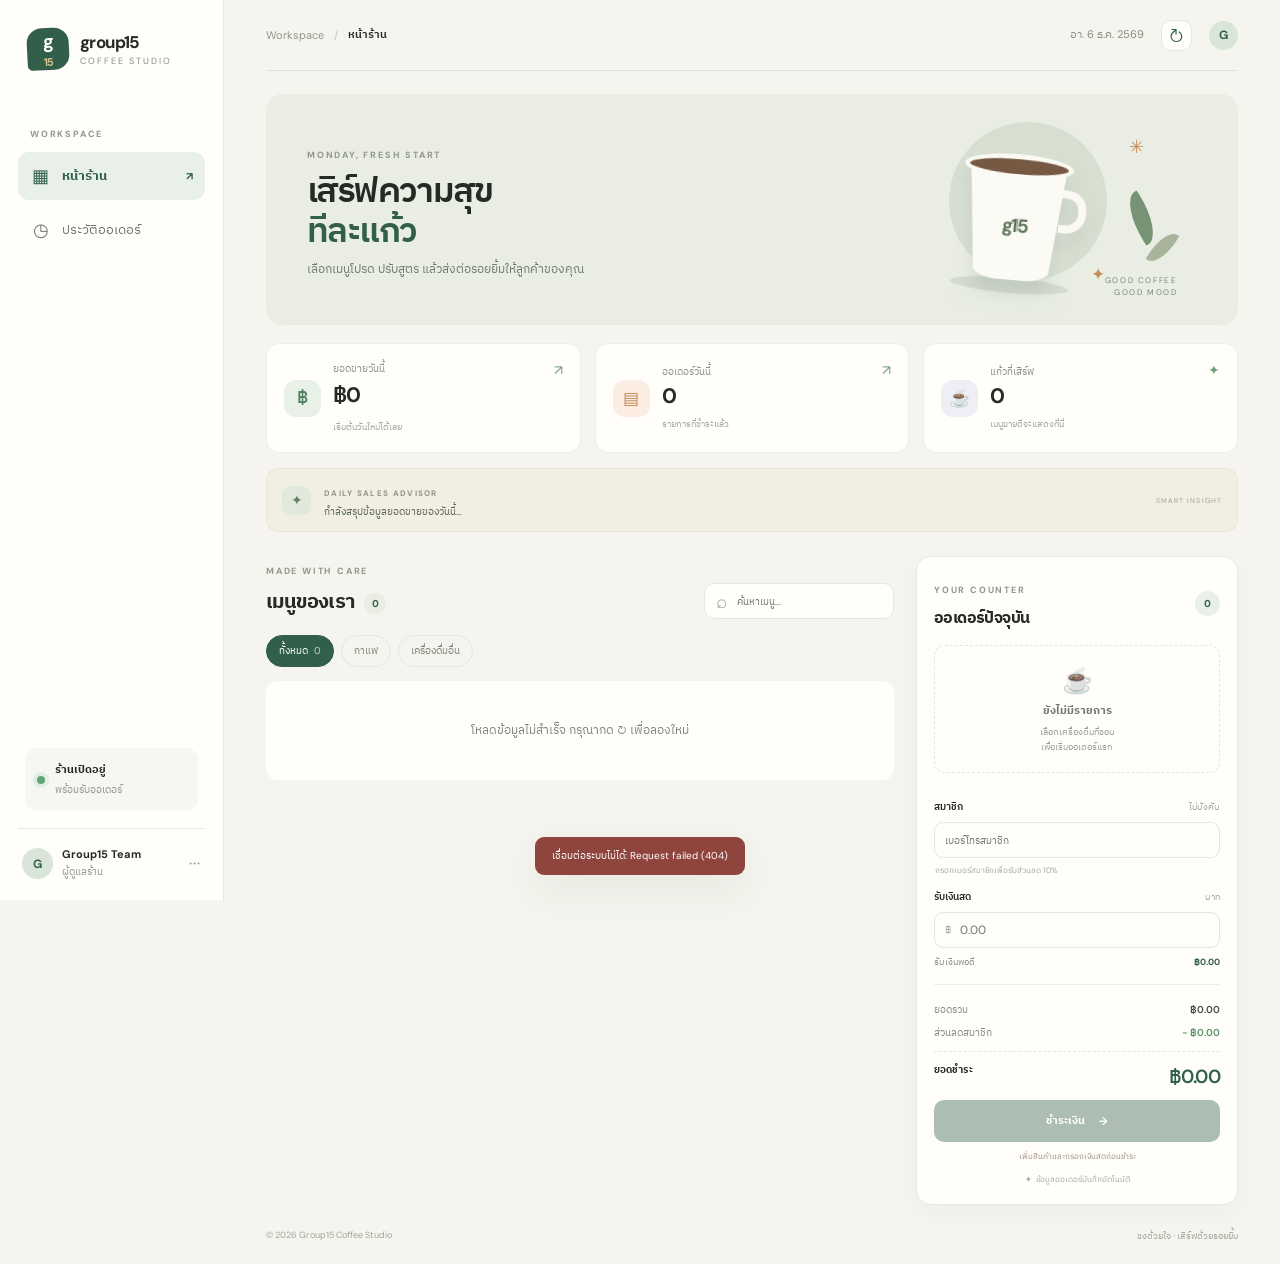
==== web/index.html @ 6ead4ee3 "Add SQLite-backed web POS" ====
<!doctype html>
<html lang="th">
<head>
  <meta charset="utf-8">
  <meta name="viewport" content="width=device-width, initial-scale=1">
  <meta name="theme-color" content="#f6f4ee">
  <title>Group15 Coffee — POS</title>
  <link rel="preconnect" href="https://fonts.googleapis.com">
  <link rel="preconnect" href="https://fonts.gstatic.com" crossorigin>
  <link href="https://fonts.googleapis.com/css2?family=DM+Sans:wght@400;500;600;700&family=IBM+Plex+Sans+Thai:wght@400;500;600;700&display=swap" rel="stylesheet">
  <link rel="stylesheet" href="assets/styles.css">
</head>
<body>
  <div class="app-shell">
    <aside class="sidebar">
      <a class="brand" href="#home" aria-label="Group15 Coffee home">
        <span class="brand-mark">g<span>15</span></span>
        <span class="brand-copy"><strong>group15</strong><small>COFFEE STUDIO</small></span>
      </a>
      <div class="side-label">WORKSPACE</div>
      <nav class="nav-list" aria-label="เมนูหลัก">
        <button class="nav-item active" data-view="shop"><span class="nav-icon">▦</span> หน้าร้าน <span class="nav-arrow">↗</span></button>
        <button class="nav-item" data-view="orders"><span class="nav-icon">◷</span> ประวัติออเดอร์</button>
      </nav>
      <div class="sidebar-bottom">
        <div class="open-status"><span class="status-dot"></span><span><strong>ร้านเปิดอยู่</strong><small>พร้อมรับออเดอร์</small></span></div>
        <div class="profile"><div class="avatar">G</div><span><strong>Group15 Team</strong><small>ผู้ดูแลร้าน</small></span><span class="more">···</span></div>
      </div>
    </aside>

    <main class="main-content">
      <header class="topbar">
        <div class="breadcrumb"><span>Workspace</span><span class="crumb-slash">/</span><strong id="crumb-title">หน้าร้าน</strong></div>
        <div class="topbar-right"><span class="today-label" id="today-label"></span><button class="icon-button" id="refresh-button" title="โหลดข้อมูลใหม่" aria-label="โหลดข้อมูลใหม่">↻</button><div class="top-avatar">G</div></div>
      </header>

      <section id="shop-view" class="view active-view">
        <div class="welcome-row">
          <div><p class="eyebrow">MONDAY, FRESH START</p><h1>เสิร์ฟความสุข<br><span>ทีละแก้ว</span></h1><p class="welcome-copy">เลือกเมนูโปรด ปรับสูตร แล้วส่งต่อรอยยิ้มให้ลูกค้าของคุณ</p></div>
          <div class="hero-art" aria-hidden="true"><div class="sun"></div><div class="coffee-cup"><div class="cup-top"></div><div class="cup-body"><span>g15</span></div><div class="cup-handle"></div><div class="cup-shadow"></div></div><div class="art-leaf leaf-one"></div><div class="art-leaf leaf-two"></div><span class="spark spark-one">✳</span><span class="spark spark-two">✦</span><span class="hero-note">GOOD COFFEE<br>GOOD MOOD</span></div>
        </div>

        <div class="stats-grid">
          <article class="stat-card"><div class="stat-icon mint">฿</div><div><span class="stat-label">ยอดขายวันนี้</span><strong id="stat-revenue">฿0</strong><small id="stat-revenue-note">เริ่มต้นวันใหม่ได้เลย</small></div><span class="stat-trend">↗</span></article>
          <article class="stat-card"><div class="stat-icon peach">▤</div><div><span class="stat-label">ออเดอร์วันนี้</span><strong id="stat-orders">0</strong><small>รายการที่ชำระแล้ว</small></div><span class="stat-trend">↗</span></article>
          <article class="stat-card"><div class="stat-icon lilac">☕</div><div><span class="stat-label">แก้วที่เสิร์ฟ</span><strong id="stat-cups">0</strong><small id="stat-top">เมนูขายดีจะแสดงที่นี่</small></div><span class="stat-trend">✦</span></article>
        </div>
        <div class="advice-banner"><span class="advice-spark">✦</span><div><small>DAILY SALES ADVISOR</small><p id="sales-advice">กำลังสรุปข้อมูลยอดขายของวันนี้…</p></div><span class="advice-label">SMART INSIGHT</span></div>

        <div class="content-grid">
          <section class="menu-section">
            <div class="section-heading"><div><p class="eyebrow">MADE WITH CARE</p><h2>เมนูของเรา <span id="menu-count" class="count-pill">0</span></h2></div><label class="search-box"><span>⌕</span><input id="menu-search" type="search" placeholder="ค้นหาเมนู..." aria-label="ค้นหาเมนู"></label></div>
            <div class="category-row"><button class="category-chip selected" data-category="all">ทั้งหมด <span id="all-count">0</span></button><button class="category-chip" data-category="coffee">กาแฟ</button><button class="category-chip" data-category="other">เครื่องดื่มอื่น</button></div>
            <div class="menu-grid" id="menu-grid"><div class="loading-card">กำลังโหลดเมนู...</div></div>
          </section>

          <aside class="order-panel">
            <div class="order-panel-head"><div><p class="eyebrow">YOUR COUNTER</p><h2>ออเดอร์ปัจจุบัน</h2></div><span class="order-badge" id="cart-count">0</span></div>
            <div class="order-empty" id="cart-empty"><div class="empty-cup">☕</div><strong>ยังไม่มีรายการ</strong><span>เลือกเครื่องดื่มที่ชอบ<br>เพื่อเริ่มออเดอร์แรก</span></div>
            <div class="cart-list" id="cart-list"></div>
            <div class="checkout-fields" id="checkout-fields">
              <label class="field-label" for="member-phone">สมาชิก <span>ไม่บังคับ</span></label>
              <input id="member-phone" class="text-input" type="tel" inputmode="numeric" maxlength="10" placeholder="เบอร์โทรสมาชิก">
              <div class="member-hint" id="member-hint">กรอกเบอร์สมาชิกเพื่อรับส่วนลด 10%</div>
              <label class="field-label cash-label" for="cash-input">รับเงินสด <span>บาท</span></label>
              <div class="cash-input-wrap"><span>฿</span><input id="cash-input" type="number" min="0" step="0.01" placeholder="0.00"></div>
              <button class="exact-cash" id="exact-cash">รับเงินพอดี <span id="exact-amount">฿0.00</span></button>
            </div>
            <div class="totals" id="totals">
              <div><span>ยอดรวม</span><strong id="subtotal">฿0.00</strong></div>
              <div class="discount-row"><span>ส่วนลดสมาชิก</span><strong id="discount">− ฿0.00</strong></div>
              <div class="grand-total"><span>ยอดชำระ</span><strong id="total">฿0.00</strong></div>
            </div>
            <button class="checkout-button" id="checkout-button" disabled>ชำระเงิน <span>→</span></button>
            <p class="checkout-hint" id="checkout-hint">เพิ่มสินค้าและกรอกเงินสดก่อนชำระ</p>
            <p class="secure-note">✦ &nbsp;ข้อมูลออเดอร์บันทึกอัตโนมัติ</p>
          </aside>
        </div>
        <footer class="page-footer"><span>© 2026 Group15 Coffee Studio</span><span>ชงด้วยใจ · เสิร์ฟด้วยรอยยิ้ม</span></footer>
      </section>

      <section id="orders-view" class="view">
        <div class="orders-title"><div><p class="eyebrow">YOUR DAILY BUSINESS</p><h1>ประวัติออเดอร์</h1><p>ทุกแก้วที่เสิร์ฟ คือช่วงเวลาดี ๆ ที่เราได้แบ่งปัน</p></div><button class="secondary-button" id="orders-refresh">↻ &nbsp;โหลดข้อมูลใหม่</button></div>
        <div class="orders-summary" id="orders-summary"></div>
        <div class="table-card"><div class="table-title"><div><h2>รายการล่าสุด</h2><p>ออเดอร์ที่บันทึกไว้ในระบบ</p></div><span class="live-tag"><i></i> LIVE DATA</span></div><div class="table-scroll"><table><thead><tr><th>เลขที่</th><th>วันและเวลา</th><th>ลูกค้า</th><th>รายการ</th><th>ยอดชำระ</th><th>เงินทอน</th></tr></thead><tbody id="orders-body"></tbody></table></div><div class="table-empty hidden" id="orders-empty">ยังไม่มีออเดอร์ที่บันทึกไว้</div></div>
      </section>
    </main>
  </div>

  <dialog id="customize-dialog" class="customize-dialog"><form method="dialog" id="customize-form"><button type="button" class="dialog-close" id="dialog-close" aria-label="ปิด">×</button><p class="eyebrow">MAKE IT YOURS</p><div class="dialog-title-row"><span class="dialog-drink-icon" id="dialog-icon">☕</span><div><h2 id="dialog-drink-name">Drink</h2><span id="dialog-drink-price" class="dialog-base-price"></span></div></div><input type="hidden" id="dialog-drink-id"><label class="field-label">ขนาดแก้ว</label><div class="option-row" id="size-options"></div><label class="field-label">ประเภทนม</label><div class="option-row milk-options" id="milk-options"></div><label class="field-label">ระดับความหวาน</label><div class="option-row sweetness-options" id="sweetness-options"></div><label class="field-label" for="dialog-qty">จำนวนแก้ว</label><div class="qty-control"><button type="button" id="qty-minus">−</button><input id="dialog-qty" type="number" min="1" max="99" value="1"><button type="button" id="qty-plus">+</button></div><button class="add-to-cart-button" id="add-to-cart" type="submit">เพิ่มลงออเดอร์ <span id="dialog-total">฿0.00</span></button></form></dialog>
  <dialog id="receipt-dialog" class="receipt-dialog"><div class="receipt-content"><button class="dialog-close" id="receipt-close" aria-label="ปิด">×</button><div class="receipt-check">✓</div><p class="eyebrow">ORDER COMPLETE</p><h2>ขอบคุณที่อุดหนุนค่ะ</h2><p class="receipt-sub" id="receipt-order-no"></p><div class="receipt-lines" id="receipt-lines"></div><div class="receipt-money"><span>ยอดชำระ</span><strong id="receipt-paid"></strong><span>รับเงิน</span><strong id="receipt-cash"></strong><span>เงินทอน</span><strong id="receipt-change"></strong></div><button class="checkout-button receipt-done" id="receipt-done">เรียบร้อย <span>✓</span></button></div></dialog>
  <div id="toast" class="toast" role="status"></div>
  <script src="assets/app.js" defer></script>
</body>
</html>
---- web/assets/styles.css ----
:root{--paper:#f6f4ee;--white:#fffefa;--ink:#252b24;--muted:#81857d;--line:#e8e7df;--green:#315f49;--green-dark:#234633;--green-soft:#e9f0e8;--orange:#d89159;--shadow:0 15px 42px rgba(45,54,43,.07);font-family:'DM Sans','IBM Plex Sans Thai',sans-serif;color:var(--ink);background:var(--paper);font-synthesis:none}*{box-sizing:border-box}body{margin:0;min-width:320px;background:var(--paper)}button,input{font:inherit}button{cursor:pointer}.app-shell{min-height:100vh}.sidebar{width:224px;position:fixed;inset:0 auto 0 0;background:#fffefa;border-right:1px solid var(--line);padding:28px 18px 20px;display:flex;flex-direction:column;z-index:4}.brand{display:flex;align-items:center;gap:11px;color:inherit;text-decoration:none;padding:0 9px;margin-bottom:58px}.brand-mark{width:42px;height:42px;border-radius:15px 15px 15px 5px;background:var(--green);color:#fff;display:grid;place-items:center;font-size:19px;font-weight:700;letter-spacing:-2px;transform:rotate(-3deg)}.brand-mark span{font-size:11px;letter-spacing:-1px;color:#d4c58d}.brand-copy{display:grid;gap:2px}.brand-copy strong{font-size:17px;letter-spacing:-.6px}.brand-copy small{font-size:9px;letter-spacing:2px;color:#898d82}.side-label,.eyebrow{font-size:9px;letter-spacing:1.8px;font-weight:700;color:#92968c}.side-label{padding:0 12px;margin-bottom:12px}.nav-list{display:grid;gap:6px}.nav-item{border:0;background:transparent;border-radius:11px;padding:12px 12px;text-align:left;color:#70766c;display:flex;align-items:center;gap:11px;font-size:13px}.nav-item:hover{background:#f7f7f2;color:var(--ink)}.nav-item.active{background:var(--green-soft);color:var(--green);font-weight:700}.nav-icon{width:21px;font-size:18px;text-align:center}.nav-arrow{margin-left:auto;font-size:11px}.sidebar-bottom{margin-top:auto}.open-status{margin:0 7px 17px;padding:13px 12px;background:#f6f7f1;border-radius:12px;display:flex;align-items:center;gap:10px}.status-dot,.live-tag i{width:8px;height:8px;display:inline-block;border-radius:50%;background:#60a578;box-shadow:0 0 0 4px rgba(96,165,120,.12)}.open-status strong,.profile strong{display:block;font-size:11px}.open-status small,.profile small{display:block;color:#91958c;font-size:10px;margin-top:3px}.profile{border-top:1px solid var(--line);padding:18px 4px 0;display:flex;align-items:center;gap:9px}.avatar,.top-avatar{width:31px;height:31px;border-radius:50%;display:grid;place-items:center;background:#d9e5d8;color:var(--green);font-weight:700;font-size:12px}.more{margin-left:auto;color:#8e938a;letter-spacing:1px}.main-content{margin-left:224px;padding:0 42px 20px;max-width:1700px}.topbar{height:71px;border-bottom:1px solid rgba(224,224,215,.85);display:flex;align-items:center;justify-content:space-between}.breadcrumb{font-size:11px;color:#91958c;display:flex;gap:10px;align-items:center}.breadcrumb strong{color:var(--ink);font-weight:600}.crumb-slash{color:#c1c3bb}.topbar-right{display:flex;align-items:center;gap:17px}.today-label{font-size:11px;color:#878b82}.icon-button{border:1px solid var(--line);width:31px;height:31px;border-radius:10px;background:var(--white);color:var(--green);font-size:18px}.top-avatar{width:29px;height:29px}.view{display:none}.active-view{display:block}.welcome-row{height:231px;margin:23px 0 18px;padding:31px 41px;border-radius:17px;background:#e9ede4;position:relative;overflow:hidden;display:flex;align-items:center}.welcome-row h1{font-size:35px;letter-spacing:-1.6px;line-height:1.12;margin:10px 0 10px;font-weight:600}.welcome-row h1 span{color:var(--green)}.welcome-copy{font-size:12px;color:#727970;margin:0}.hero-art{position:absolute;right:5%;top:0;width:360px;height:100%;overflow:hidden}.sun{position:absolute;right:82px;top:28px;width:158px;height:158px;border-radius:50%;background:#d7dfd1}.coffee-cup{position:absolute;right:120px;top:60px;width:109px;height:142px;filter:drop-shadow(0 14px 8px rgba(49,71,54,.1));transform:rotate(5deg)}.cup-top{position:absolute;z-index:2;top:0;left:0;width:109px;height:25px;border:5px solid #faf9f3;border-radius:50%;background:#765943}.cup-body{position:absolute;top:10px;left:6px;width:97px;height:116px;background:#fbfaf4;border-radius:5px 5px 32px 32px;display:grid;place-items:center;border-top:7px solid #ede9dc;clip-path:polygon(0 0,100% 0,88% 100%,12% 100%)}.cup-body span{color:#5d745b;font-weight:700;font-size:19px;letter-spacing:-2px}.cup-handle{position:absolute;right:-16px;top:32px;width:27px;height:43px;border:8px solid #faf9f3;border-left:0;border-radius:0 20px 20px 0}.cup-shadow{position:absolute;bottom:3px;left:-5px;width:119px;height:15px;border-radius:50%;background:rgba(63,83,64,.12);z-index:-1}.art-leaf{position:absolute;background:#779274;border-radius:90% 0 90% 0;transform:rotate(-32deg)}.leaf-one{height:52px;width:21px;right:37px;top:98px}.leaf-two{height:37px;width:17px;right:18px;top:135px;transform:rotate(31deg);background:#a8b59b}.spark{position:absolute;color:#c68f59}.spark-one{top:41px;right:45px;font-size:18px}.spark-two{top:169px;right:84px;font-size:17px}.hero-note{position:absolute;bottom:27px;right:12px;font-size:8px;line-height:1.5;letter-spacing:1.6px;color:#7e8878;text-align:right}.stats-grid{display:grid;grid-template-columns:repeat(3,minmax(0,1fr));gap:14px;margin-bottom:25px}.stat-card{min-height:93px;background:var(--white);border:1px solid #eeede7;border-radius:13px;padding:17px 17px;display:flex;gap:12px;align-items:center;position:relative}.stat-icon{flex:0 0 37px;height:37px;border-radius:12px;display:grid;place-items:center;font-size:17px;font-weight:600}.mint{background:#e9f0e8;color:#548163}.peach{background:#fbede2;color:#c58a58}.lilac{background:#efedf5;color:#8275a1}.stat-label{display:block;color:#8c9187;font-size:10px}.stat-card strong{display:block;font-size:21px;letter-spacing:-.7px;margin:2px 0 1px}.stat-card small{font-size:9px;color:#a1a49c}.stat-trend{margin-left:auto;align-self:flex-start;color:#71a17c;font-size:14px}.content-grid{display:grid;grid-template-columns:minmax(0,1fr) 322px;gap:22px;align-items:start}.menu-section{min-width:0}.section-heading,.order-panel-head{display:flex;justify-content:space-between;align-items:end}.section-heading{margin:0 0 16px}.section-heading h2,.order-panel h2{font-size:20px;letter-spacing:-.6px;margin:5px 0 0}.count-pill{font-size:10px;vertical-align:middle;background:#e9ede4;color:var(--green);border-radius:20px;padding:4px 8px;margin-left:5px}.search-box{width:190px;height:36px;display:flex;align-items:center;gap:8px;padding:0 11px;border:1px solid var(--line);border-radius:10px;background:var(--white);color:#9ba096}.search-box span{font-size:19px}.search-box input{width:100%;border:0;outline:none;background:transparent;font-size:10px;color:var(--ink)}.category-row{display:flex;gap:7px;margin-bottom:14px}.category-chip{border:1px solid #e7e6df;background:transparent;border-radius:30px;padding:7px 12px;color:#7d8279;font-size:10px}.category-chip.selected{border-color:var(--green);background:var(--green);color:#fff}.category-chip span{opacity:.7;margin-left:3px}.menu-grid{display:grid;grid-template-columns:repeat(3,minmax(0,1fr));gap:12px}.menu-card{padding:11px;background:var(--white);border:1px solid #eeede7;border-radius:13px;transition:transform .2s,box-shadow .2s;min-width:0}.menu-card:hover{transform:translateY(-3px);box-shadow:var(--shadow)}.drink-art{height:119px;border-radius:9px;display:grid;place-items:center;position:relative;overflow:hidden;margin-bottom:11px}.drink-art:before{content:"";position:absolute;width:105px;height:105px;border:1px solid rgba(255,255,255,.55);border-radius:50%;top:-48px;right:-22px}.drink-art:after{content:"";position:absolute;width:70px;height:70px;border:1px solid rgba(255,255,255,.38);border-radius:50%;bottom:-41px;left:-20px}.drink-art span{font-size:43px;filter:drop-shadow(0 6px 3px rgba(57,48,36,.12));z-index:1}.art-espresso{background:linear-gradient(145deg,#e9d5bd,#c8a783)}.art-americano{background:linear-gradient(145deg,#e7d6c2,#bb9873)}.art-latte{background:linear-gradient(145deg,#e8dfcb,#cdbb9c)}.art-cappuccino{background:linear-gradient(145deg,#e8ddc8,#baa88d)}.art-mocha{background:linear-gradient(145deg,#dfcbbb,#a67e67)}.art-matcha{background:linear-gradient(145deg,#dce5cf,#a4b28e)}.drink-tag{position:absolute;top:8px;left:8px;background:rgba(255,255,255,.75);border-radius:20px;padding:4px 7px;font-size:8px;color:#65715e;z-index:2}.drink-name-row{display:flex;justify-content:space-between;align-items:center;gap:5px}.drink-name{font-size:12px;font-weight:700;white-space:nowrap;overflow:hidden;text-overflow:ellipsis}.drink-price{font-size:12px;font-weight:700;color:var(--green);white-space:nowrap}.drink-caption{font-size:9px;color:#9a9d95;margin:4px 0 10px;min-height:13px}.add-button{width:100%;height:31px;border:1px solid #dbe6da;background:#f4f7f1;border-radius:8px;color:var(--green);font-size:10px;font-weight:600;transition:.18s}.add-button:hover{background:var(--green);border-color:var(--green);color:#fff}.loading-card{grid-column:1/-1;padding:40px;text-align:center;background:var(--white);border-radius:12px;color:var(--muted);font-size:12px}.order-panel{background:var(--white);border:1px solid #e9e8e0;border-radius:15px;padding:18px 17px;box-shadow:0 7px 25px rgba(45,54,43,.035);position:sticky;top:15px}.order-panel-head{align-items:center;margin-bottom:13px}.order-panel-head h2{font-size:16px}.order-badge{height:25px;min-width:25px;display:grid;place-items:center;border-radius:50%;background:var(--green-soft);color:var(--green);font-size:10px;font-weight:700}.order-empty{min-height:128px;display:flex;flex-direction:column;align-items:center;justify-content:center;border:1px dashed #e6e6dd;border-radius:11px;color:#9a9e95;gap:5px}.empty-cup{font-size:25px;filter:grayscale(.3)}.order-empty strong{font-size:11px;color:#6f766c}.order-empty span{font-size:9px;text-align:center;line-height:1.6}.cart-list{max-height:220px;overflow:auto}.cart-row{padding:10px 0;border-bottom:1px solid #f0efe9;display:grid;grid-template-columns:1fr auto;gap:3px 8px}.cart-row-title{font-size:10px;font-weight:700}.cart-row-price{font-size:10px;font-weight:700;color:var(--green)}.cart-row-meta{font-size:8px;color:#999e94;grid-column:1/2}.cart-row-controls{grid-column:2;grid-row:2;display:flex;align-items:center;gap:7px}.cart-row-controls button{width:21px;height:21px;background:#f3f5ef;border:0;border-radius:6px;color:var(--green);font-weight:700}.cart-row-controls span{font-size:9px;min-width:9px;text-align:center}.remove-line{font-size:12px!important;color:#ae8172!important;background:transparent!important}.checkout-fields{padding-top:14px}.field-label{display:flex;justify-content:space-between;align-items:center;font-size:10px;font-weight:600;margin:12px 0 7px}.field-label span{font-size:9px;color:#a0a39b;font-weight:400}.text-input,.cash-input-wrap{width:100%;height:36px;border:1px solid #e6e6df;border-radius:9px;background:#fffefa;padding:0 10px;outline:none;font-size:10px;color:var(--ink)}.text-input:focus,.cash-input-wrap:focus-within{border-color:#9cb29b;box-shadow:0 0 0 3px rgba(67,111,79,.08)}.member-hint{font-size:8px;color:#a0a39b;margin:6px 1px}.member-hint.valid{color:#4e8a5d}.cash-label{margin-top:12px}.cash-input-wrap{display:flex;align-items:center;gap:7px;color:#a4a79e}.cash-input-wrap input{width:100%;border:0;outline:0;background:transparent;font-size:12px;color:var(--ink)}input::-webkit-outer-spin-button,input::-webkit-inner-spin-button{-webkit-appearance:none;margin:0}input[type=number]{-moz-appearance:textfield}.exact-cash{background:transparent;border:0;padding:7px 0 0;color:#8b9085;width:100%;display:flex;justify-content:space-between;font-size:9px}.exact-cash span{color:var(--green);font-weight:700}.totals{border-top:1px solid #eeede7;margin-top:14px;padding-top:10px}.totals>div{display:flex;justify-content:space-between;font-size:10px;color:#858a81;margin:7px 0}.totals strong{font-weight:600;color:#454a42}.totals .discount-row strong{color:#589268}.totals .grand-total{border-top:1px dashed #e7e6df;padding-top:10px;margin-top:10px;color:var(--ink);font-weight:700}.totals .grand-total strong{font-size:19px;color:var(--green);letter-spacing:-.5px}.checkout-button{width:100%;height:42px;background:var(--green);border:0;border-radius:10px;color:#fff;font-size:11px;font-weight:700;display:flex;justify-content:center;align-items:center;gap:14px;transition:.2s}.checkout-button:hover:not(:disabled){background:var(--green-dark);transform:translateY(-1px)}.checkout-button:disabled{opacity:.4;cursor:not-allowed}.secure-note{text-align:center;font-size:8px;color:#a2a69e;margin:11px 0 0}.page-footer{display:flex;justify-content:space-between;color:#a1a49c;font-size:9px;padding:24px 0 0}.orders-title{display:flex;justify-content:space-between;align-items:end;padding:47px 0 22px}.orders-title h1{font-size:31px;letter-spacing:-1px;margin:7px 0}.orders-title p:last-child{font-size:11px;color:#858b81;margin:0}.secondary-button{background:var(--white);border:1px solid var(--line);border-radius:9px;padding:10px 13px;color:var(--green);font-size:10px;font-weight:600}.orders-summary{display:grid;grid-template-columns:repeat(3,1fr);gap:14px;margin-bottom:19px}.orders-summary .summary-box{background:var(--white);border:1px solid #eeede7;border-radius:12px;padding:16px}.summary-box span{display:block;font-size:9px;color:#959a90}.summary-box strong{font-size:21px;display:block;margin-top:6px;color:var(--green)}.table-card{background:var(--white);border:1px solid #e9e8e0;border-radius:14px;overflow:hidden}.table-title{display:flex;align-items:center;justify-content:space-between;padding:17px 20px;border-bottom:1px solid #eeede7}.table-title h2{margin:0 0 4px;font-size:14px}.table-title p{margin:0;color:#9a9e96;font-size:9px}.live-tag{font-size:8px;letter-spacing:1px;color:#6b8c6b;display:flex;align-items:center;gap:7px}.live-tag i{width:6px;height:6px;box-shadow:none}.table-scroll{overflow-x:auto}table{width:100%;border-collapse:collapse;text-align:left;min-width:680px}th{padding:11px 15px;background:#fafaf6;color:#989d93;font-size:8px;font-weight:600;letter-spacing:.5px}td{padding:13px 15px;border-top:1px solid #f0efe9;font-size:10px;color:#565d53}td:first-child{font-weight:700;color:var(--green)}td strong{color:#343a32}.table-empty{text-align:center;padding:35px;color:#9a9e95;font-size:11px}.hidden{display:none!important}.customize-dialog,.receipt-dialog{border:0;padding:0;border-radius:17px;box-shadow:0 24px 80px rgba(25,34,25,.22);width:min(430px,calc(100vw - 28px));max-height:calc(100vh - 30px);color:var(--ink)}dialog::backdrop{background:rgba(34,41,34,.42);backdrop-filter:blur(3px)}.customize-dialog form{padding:25px}.dialog-close{position:absolute;right:14px;top:12px;border:0;width:28px;height:28px;border-radius:50%;background:#f2f2ec;color:#7d8379;font-size:19px}.dialog-title-row{display:flex;align-items:center;gap:12px;margin:15px 0 21px}.dialog-drink-icon{width:51px;height:51px;background:#f2e9dc;border-radius:14px;display:grid;place-items:center;font-size:24px}.dialog-title-row h2{font-size:19px;margin:0 0 4px}.dialog-base-price{font-size:10px;color:#8e948b}.option-row{display:flex;gap:7px;margin:0 0 11px}.option-button{flex:1;border:1px solid #e7e8e0;background:#fffefa;border-radius:8px;padding:9px 6px;color:#73796f;font-size:9px}.option-button small{display:block;color:#a0a49a;font-size:8px;margin-top:3px}.option-button.selected{border-color:#719477;background:#f0f5ee;color:var(--green);font-weight:700}.milk-options .option-button{font-size:8px}.sweetness-options .option-button{padding:8px 4px}.qty-control{display:flex;align-items:center;border:1px solid #e4e5de;border-radius:9px;width:130px;height:36px;overflow:hidden}.qty-control button{height:100%;width:38px;border:0;background:#f6f7f2;color:var(--green);font-weight:700}.qty-control input{width:52px;text-align:center;border:0;outline:0;font-size:11px}.add-to-cart-button{margin-top:20px;width:100%;height:43px;background:var(--green);border:0;border-radius:10px;color:white;font-size:11px;font-weight:700;display:flex;align-items:center;justify-content:space-between;padding:0 15px}.add-to-cart-button span{color:#dce8da}.receipt-content{padding:30px 27px;position:relative;text-align:center}.receipt-check{margin:auto auto 12px;width:48px;height:48px;border-radius:50%;background:#e8f1e7;color:#4f8c5d;display:grid;place-items:center;font-size:22px;font-weight:700}.receipt-content h2{font-size:19px;margin:7px 0}.receipt-sub{font-size:10px;color:#959a91;margin:0 0 18px}.receipt-lines{text-align:left;max-height:150px;overflow:auto;border-top:1px dashed #e6e6df;border-bottom:1px dashed #e6e6df;padding:8px 0}.receipt-line{display:flex;justify-content:space-between;gap:12px;font-size:9px;color:#73796f;padding:5px 0}.receipt-money{display:grid;grid-template-columns:1fr 1fr;gap:9px;text-align:left;padding:15px 0;font-size:10px;color:#858b80}.receipt-money strong{text-align:right;color:#30382f}.receipt-money strong:first-of-type{color:var(--green);font-size:14px}.receipt-done{margin-top:4px}.toast{position:fixed;bottom:25px;left:50%;transform:translate(-50%,20px);padding:11px 17px;border-radius:9px;background:#293d2d;color:#fff;font-size:10px;opacity:0;pointer-events:none;transition:.25s;z-index:15;box-shadow:var(--shadow);max-width:min(90vw,500px)}.toast.show{opacity:1;transform:translate(-50%,0)}.toast.error{background:#8f453d}
@media(max-width:1200px){.main-content{padding-left:27px;padding-right:27px}.content-grid{grid-template-columns:minmax(0,1fr) 300px;gap:16px}.menu-grid{grid-template-columns:repeat(2,minmax(0,1fr))}.hero-art{right:0;transform:scale(.9);transform-origin:right center}}
@media(max-width:900px){.sidebar{width:72px;padding:20px 10px}.brand{padding:0 4px;margin-bottom:42px}.brand-copy,.side-label,.nav-item:not(.active)::after,.nav-item{font-size:0}.nav-item{justify-content:center;padding:12px 0}.nav-icon{font-size:18px}.nav-arrow,.open-status span:last-child,.profile span:not(.avatar){display:none}.open-status{justify-content:center;padding:12px 0;margin:0 0 15px}.profile{justify-content:center;padding:14px 0 0}.main-content{margin-left:72px}.content-grid{grid-template-columns:minmax(0,1fr) 290px}.welcome-row{padding-left:28px}.welcome-row h1{font-size:31px}}
@media(max-width:700px){.sidebar{inset:auto 0 0;width:100%;height:60px;padding:6px 20px;border-right:0;border-top:1px solid var(--line);flex-direction:row;justify-content:center}.brand,.side-label,.sidebar-bottom{display:none}.nav-list{display:flex;gap:25px}.nav-item,.nav-item.active{font-size:10px;display:flex;gap:7px;padding:7px 12px}.nav-icon{font-size:16px}.nav-arrow{display:none}.main-content{margin-left:0;padding:0 15px 80px}.topbar{height:57px}.today-label{display:none}.topbar-right{gap:10px}.welcome-row{height:190px;padding:23px;margin:16px 0 13px}.welcome-row h1{font-size:27px}.welcome-copy{max-width:220px;font-size:10px;line-height:1.6}.hero-art{right:-54px;transform:scale(.73);transform-origin:right center;opacity:.82}.stats-grid{gap:7px;margin-bottom:21px}.stat-card{padding:11px 9px;min-height:78px;gap:7px;align-items:flex-start}.stat-icon{flex-basis:27px;height:27px;font-size:13px;border-radius:9px}.stat-label{font-size:8px;white-space:nowrap}.stat-card strong{font-size:15px}.stat-card small{font-size:7px;display:block;max-width:74px;white-space:nowrap;overflow:hidden;text-overflow:ellipsis}.stat-trend{display:none}.content-grid{display:flex;flex-direction:column}.menu-section{width:100%}.section-heading h2{font-size:17px}.section-heading{align-items:center}.search-box{width:138px;height:33px}.category-row{overflow:auto}.menu-grid{grid-template-columns:repeat(2,minmax(0,1fr));gap:9px}.menu-card{padding:8px}.drink-art{height:100px}.drink-name{font-size:10px}.drink-price{font-size:10px}.drink-caption{font-size:8px}.order-panel{position:static;width:100%;order:-1;margin-bottom:8px}.order-empty{min-height:100px}.cart-list{max-height:170px}.page-footer{font-size:8px}.orders-title{padding:29px 0 17px;align-items:start}.orders-title h1{font-size:25px}.orders-title p:last-child{max-width:235px;line-height:1.6}.secondary-button{font-size:9px;padding:9px}.orders-summary{gap:7px}.orders-summary .summary-box{padding:11px}.summary-box span{font-size:8px}.summary-box strong{font-size:16px}.table-title{padding:14px}.table-title h2{font-size:12px}}
@media(max-width:390px){.welcome-row h1{font-size:24px}.hero-art{right:-86px;opacity:.7}.stats-grid{grid-template-columns:1fr 1fr}.stat-card:last-child{grid-column:1/-1}.menu-grid{gap:7px}.search-box{width:120px}.nav-list{gap:12px}}
.advice-banner{display:flex;align-items:center;gap:13px;background:#f1eee4;border:1px solid #eae5d5;border-radius:12px;padding:11px 15px;margin:-10px 0 24px}.advice-spark{width:29px;height:29px;flex:0 0 29px;display:grid;place-items:center;border-radius:9px;background:#e1e9dc;color:#618163;font-size:14px}.advice-banner small{font-size:8px;letter-spacing:1.3px;color:#98917d;font-weight:700}.advice-banner p{font-size:10px;color:#596454;margin:3px 0 0}.advice-label{margin-left:auto;color:#a49f8f;font-size:7px;letter-spacing:1.1px;white-space:nowrap}@media(max-width:700px){.advice-banner{margin:-11px 0 20px;padding:10px;gap:9px}.advice-label{display:none}.advice-banner p{line-height:1.55}}
.file-mode-notice{line-height:1.8}.file-mode-notice a{display:inline-block;margin:12px 0;color:var(--green);font-weight:700}.file-mode-notice small{display:block;margin-top:6px;color:#92978e}
.checkout-hint{text-align:center;font-size:8px;color:#9b8973;margin:8px 0 0;line-height:1.5}.checkout-hint:empty{display:none}
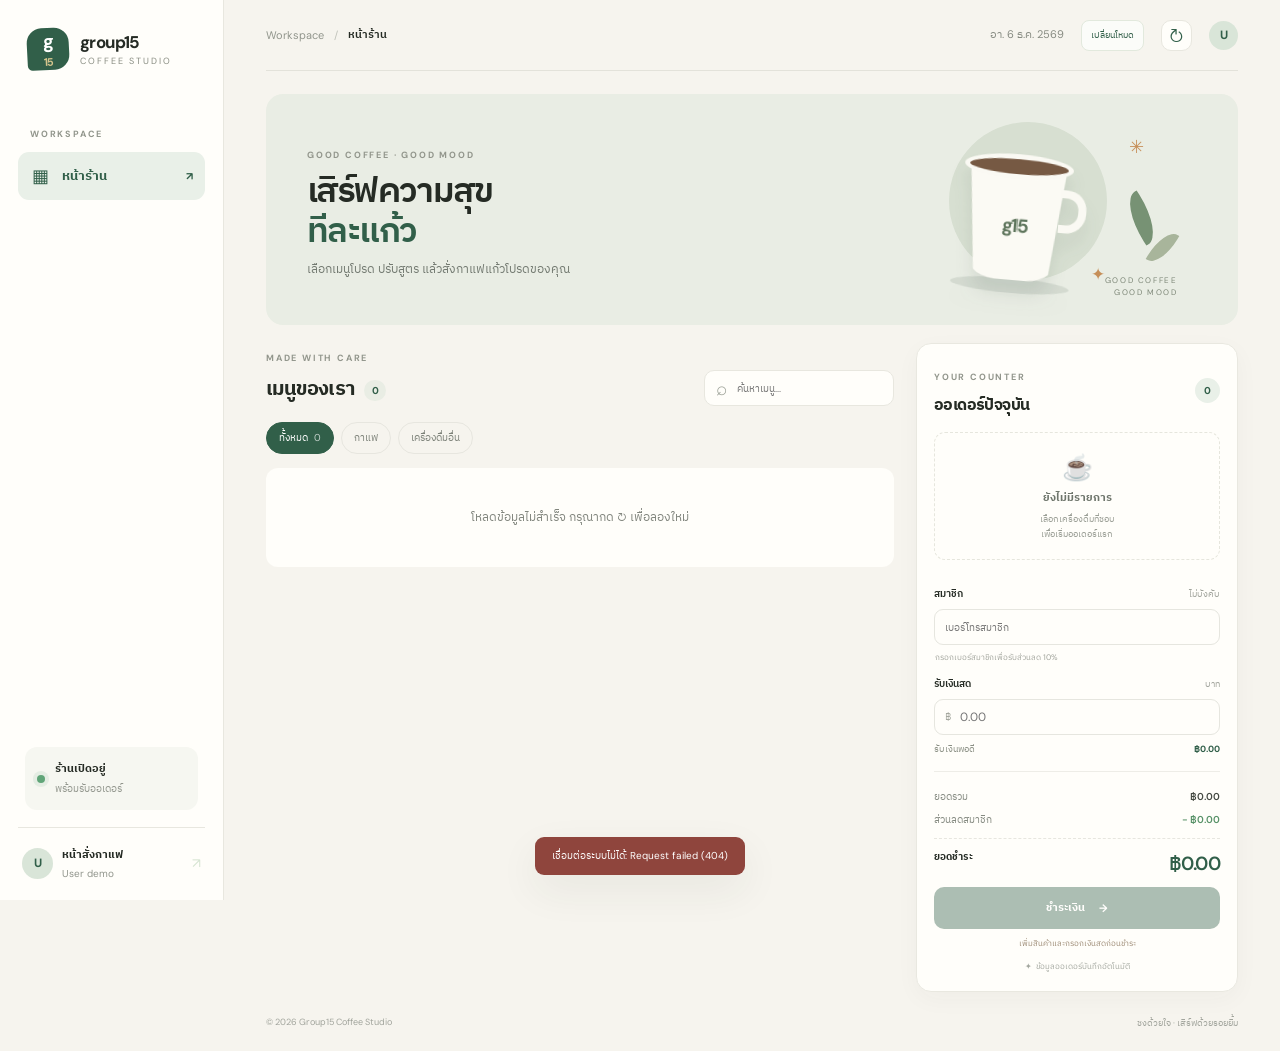
==== commit d90b19d2: "Add separate user and admin POS demo" ====
--- a/web/index.html
+++ b/web/index.html
@@ -13,39 +13,31 @@
 <body>
   <div class="app-shell">
     <aside class="sidebar">
-      <a class="brand" href="#home" aria-label="Group15 Coffee home">
+      <a class="brand" href="/" aria-label="กลับหน้าเลือกโหมด">
         <span class="brand-mark">g<span>15</span></span>
         <span class="brand-copy"><strong>group15</strong><small>COFFEE STUDIO</small></span>
       </a>
       <div class="side-label">WORKSPACE</div>
       <nav class="nav-list" aria-label="เมนูหลัก">
         <button class="nav-item active" data-view="shop"><span class="nav-icon">▦</span> หน้าร้าน <span class="nav-arrow">↗</span></button>
-        <button class="nav-item" data-view="orders"><span class="nav-icon">◷</span> ประวัติออเดอร์</button>
       </nav>
       <div class="sidebar-bottom">
         <div class="open-status"><span class="status-dot"></span><span><strong>ร้านเปิดอยู่</strong><small>พร้อมรับออเดอร์</small></span></div>
-        <div class="profile"><div class="avatar">G</div><span><strong>Group15 Team</strong><small>ผู้ดูแลร้าน</small></span><span class="more">···</span></div>
+        <div class="profile"><div class="avatar">U</div><span><strong>หน้าสั่งกาแฟ</strong><small>User demo</small></span><a class="mode-switch" href="/" aria-label="กลับหน้าเลือกโหมด">↗</a></div>
       </div>
     </aside>
 
     <main class="main-content">
       <header class="topbar">
         <div class="breadcrumb"><span>Workspace</span><span class="crumb-slash">/</span><strong id="crumb-title">หน้าร้าน</strong></div>
-        <div class="topbar-right"><span class="today-label" id="today-label"></span><button class="icon-button" id="refresh-button" title="โหลดข้อมูลใหม่" aria-label="โหลดข้อมูลใหม่">↻</button><div class="top-avatar">G</div></div>
+        <div class="topbar-right"><span class="today-label" id="today-label"></span><a class="role-switch" href="/">เปลี่ยนโหมด</a><button class="icon-button" id="refresh-button" title="โหลดข้อมูลใหม่" aria-label="โหลดข้อมูลใหม่">↻</button><div class="top-avatar">U</div></div>
       </header>
 
       <section id="shop-view" class="view active-view">
         <div class="welcome-row">
-          <div><p class="eyebrow">MONDAY, FRESH START</p><h1>เสิร์ฟความสุข<br><span>ทีละแก้ว</span></h1><p class="welcome-copy">เลือกเมนูโปรด ปรับสูตร แล้วส่งต่อรอยยิ้มให้ลูกค้าของคุณ</p></div>
+          <div><p class="eyebrow">GOOD COFFEE · GOOD MOOD</p><h1>เสิร์ฟความสุข<br><span>ทีละแก้ว</span></h1><p class="welcome-copy">เลือกเมนูโปรด ปรับสูตร แล้วสั่งกาแฟแก้วโปรดของคุณ</p></div>
           <div class="hero-art" aria-hidden="true"><div class="sun"></div><div class="coffee-cup"><div class="cup-top"></div><div class="cup-body"><span>g15</span></div><div class="cup-handle"></div><div class="cup-shadow"></div></div><div class="art-leaf leaf-one"></div><div class="art-leaf leaf-two"></div><span class="spark spark-one">✳</span><span class="spark spark-two">✦</span><span class="hero-note">GOOD COFFEE<br>GOOD MOOD</span></div>
         </div>
-
-        <div class="stats-grid">
-          <article class="stat-card"><div class="stat-icon mint">฿</div><div><span class="stat-label">ยอดขายวันนี้</span><strong id="stat-revenue">฿0</strong><small id="stat-revenue-note">เริ่มต้นวันใหม่ได้เลย</small></div><span class="stat-trend">↗</span></article>
-          <article class="stat-card"><div class="stat-icon peach">▤</div><div><span class="stat-label">ออเดอร์วันนี้</span><strong id="stat-orders">0</strong><small>รายการที่ชำระแล้ว</small></div><span class="stat-trend">↗</span></article>
-          <article class="stat-card"><div class="stat-icon lilac">☕</div><div><span class="stat-label">แก้วที่เสิร์ฟ</span><strong id="stat-cups">0</strong><small id="stat-top">เมนูขายดีจะแสดงที่นี่</small></div><span class="stat-trend">✦</span></article>
-        </div>
-        <div class="advice-banner"><span class="advice-spark">✦</span><div><small>DAILY SALES ADVISOR</small><p id="sales-advice">กำลังสรุปข้อมูลยอดขายของวันนี้…</p></div><span class="advice-label">SMART INSIGHT</span></div>
 
         <div class="content-grid">
           <section class="menu-section">
@@ -79,11 +71,6 @@
         <footer class="page-footer"><span>© 2026 Group15 Coffee Studio</span><span>ชงด้วยใจ · เสิร์ฟด้วยรอยยิ้ม</span></footer>
       </section>
 
-      <section id="orders-view" class="view">
-        <div class="orders-title"><div><p class="eyebrow">YOUR DAILY BUSINESS</p><h1>ประวัติออเดอร์</h1><p>ทุกแก้วที่เสิร์ฟ คือช่วงเวลาดี ๆ ที่เราได้แบ่งปัน</p></div><button class="secondary-button" id="orders-refresh">↻ &nbsp;โหลดข้อมูลใหม่</button></div>
-        <div class="orders-summary" id="orders-summary"></div>
-        <div class="table-card"><div class="table-title"><div><h2>รายการล่าสุด</h2><p>ออเดอร์ที่บันทึกไว้ในระบบ</p></div><span class="live-tag"><i></i> LIVE DATA</span></div><div class="table-scroll"><table><thead><tr><th>เลขที่</th><th>วันและเวลา</th><th>ลูกค้า</th><th>รายการ</th><th>ยอดชำระ</th><th>เงินทอน</th></tr></thead><tbody id="orders-body"></tbody></table></div><div class="table-empty hidden" id="orders-empty">ยังไม่มีออเดอร์ที่บันทึกไว้</div></div>
-      </section>
     </main>
   </div>
 
--- a/web/assets/styles.css
+++ b/web/assets/styles.css
@@ -3,6 +3,7 @@
 @media(max-width:900px){.sidebar{width:72px;padding:20px 10px}.brand{padding:0 4px;margin-bottom:42px}.brand-copy,.side-label,.nav-item:not(.active)::after,.nav-item{font-size:0}.nav-item{justify-content:center;padding:12px 0}.nav-icon{font-size:18px}.nav-arrow,.open-status span:last-child,.profile span:not(.avatar){display:none}.open-status{justify-content:center;padding:12px 0;margin:0 0 15px}.profile{justify-content:center;padding:14px 0 0}.main-content{margin-left:72px}.content-grid{grid-template-columns:minmax(0,1fr) 290px}.welcome-row{padding-left:28px}.welcome-row h1{font-size:31px}}
 @media(max-width:700px){.sidebar{inset:auto 0 0;width:100%;height:60px;padding:6px 20px;border-right:0;border-top:1px solid var(--line);flex-direction:row;justify-content:center}.brand,.side-label,.sidebar-bottom{display:none}.nav-list{display:flex;gap:25px}.nav-item,.nav-item.active{font-size:10px;display:flex;gap:7px;padding:7px 12px}.nav-icon{font-size:16px}.nav-arrow{display:none}.main-content{margin-left:0;padding:0 15px 80px}.topbar{height:57px}.today-label{display:none}.topbar-right{gap:10px}.welcome-row{height:190px;padding:23px;margin:16px 0 13px}.welcome-row h1{font-size:27px}.welcome-copy{max-width:220px;font-size:10px;line-height:1.6}.hero-art{right:-54px;transform:scale(.73);transform-origin:right center;opacity:.82}.stats-grid{gap:7px;margin-bottom:21px}.stat-card{padding:11px 9px;min-height:78px;gap:7px;align-items:flex-start}.stat-icon{flex-basis:27px;height:27px;font-size:13px;border-radius:9px}.stat-label{font-size:8px;white-space:nowrap}.stat-card strong{font-size:15px}.stat-card small{font-size:7px;display:block;max-width:74px;white-space:nowrap;overflow:hidden;text-overflow:ellipsis}.stat-trend{display:none}.content-grid{display:flex;flex-direction:column}.menu-section{width:100%}.section-heading h2{font-size:17px}.section-heading{align-items:center}.search-box{width:138px;height:33px}.category-row{overflow:auto}.menu-grid{grid-template-columns:repeat(2,minmax(0,1fr));gap:9px}.menu-card{padding:8px}.drink-art{height:100px}.drink-name{font-size:10px}.drink-price{font-size:10px}.drink-caption{font-size:8px}.order-panel{position:static;width:100%;order:-1;margin-bottom:8px}.order-empty{min-height:100px}.cart-list{max-height:170px}.page-footer{font-size:8px}.orders-title{padding:29px 0 17px;align-items:start}.orders-title h1{font-size:25px}.orders-title p:last-child{max-width:235px;line-height:1.6}.secondary-button{font-size:9px;padding:9px}.orders-summary{gap:7px}.orders-summary .summary-box{padding:11px}.summary-box span{font-size:8px}.summary-box strong{font-size:16px}.table-title{padding:14px}.table-title h2{font-size:12px}}
 @media(max-width:390px){.welcome-row h1{font-size:24px}.hero-art{right:-86px;opacity:.7}.stats-grid{grid-template-columns:1fr 1fr}.stat-card:last-child{grid-column:1/-1}.menu-grid{gap:7px}.search-box{width:120px}.nav-list{gap:12px}}
+.role-switch{font-size:9px;color:var(--green);text-decoration:none;border:1px solid #e2e9dd;background:#fbfcf9;border-radius:8px;padding:7px 9px;white-space:nowrap}.mode-switch{margin-left:auto;color:#d6e4d2;text-decoration:none;font-size:13px}.profile .mode-switch{font-size:14px}
 .advice-banner{display:flex;align-items:center;gap:13px;background:#f1eee4;border:1px solid #eae5d5;border-radius:12px;padding:11px 15px;margin:-10px 0 24px}.advice-spark{width:29px;height:29px;flex:0 0 29px;display:grid;place-items:center;border-radius:9px;background:#e1e9dc;color:#618163;font-size:14px}.advice-banner small{font-size:8px;letter-spacing:1.3px;color:#98917d;font-weight:700}.advice-banner p{font-size:10px;color:#596454;margin:3px 0 0}.advice-label{margin-left:auto;color:#a49f8f;font-size:7px;letter-spacing:1.1px;white-space:nowrap}@media(max-width:700px){.advice-banner{margin:-11px 0 20px;padding:10px;gap:9px}.advice-label{display:none}.advice-banner p{line-height:1.55}}
 .file-mode-notice{line-height:1.8}.file-mode-notice a{display:inline-block;margin:12px 0;color:var(--green);font-weight:700}.file-mode-notice small{display:block;margin-top:6px;color:#92978e}
 .checkout-hint{text-align:center;font-size:8px;color:#9b8973;margin:8px 0 0;line-height:1.5}.checkout-hint:empty{display:none}
